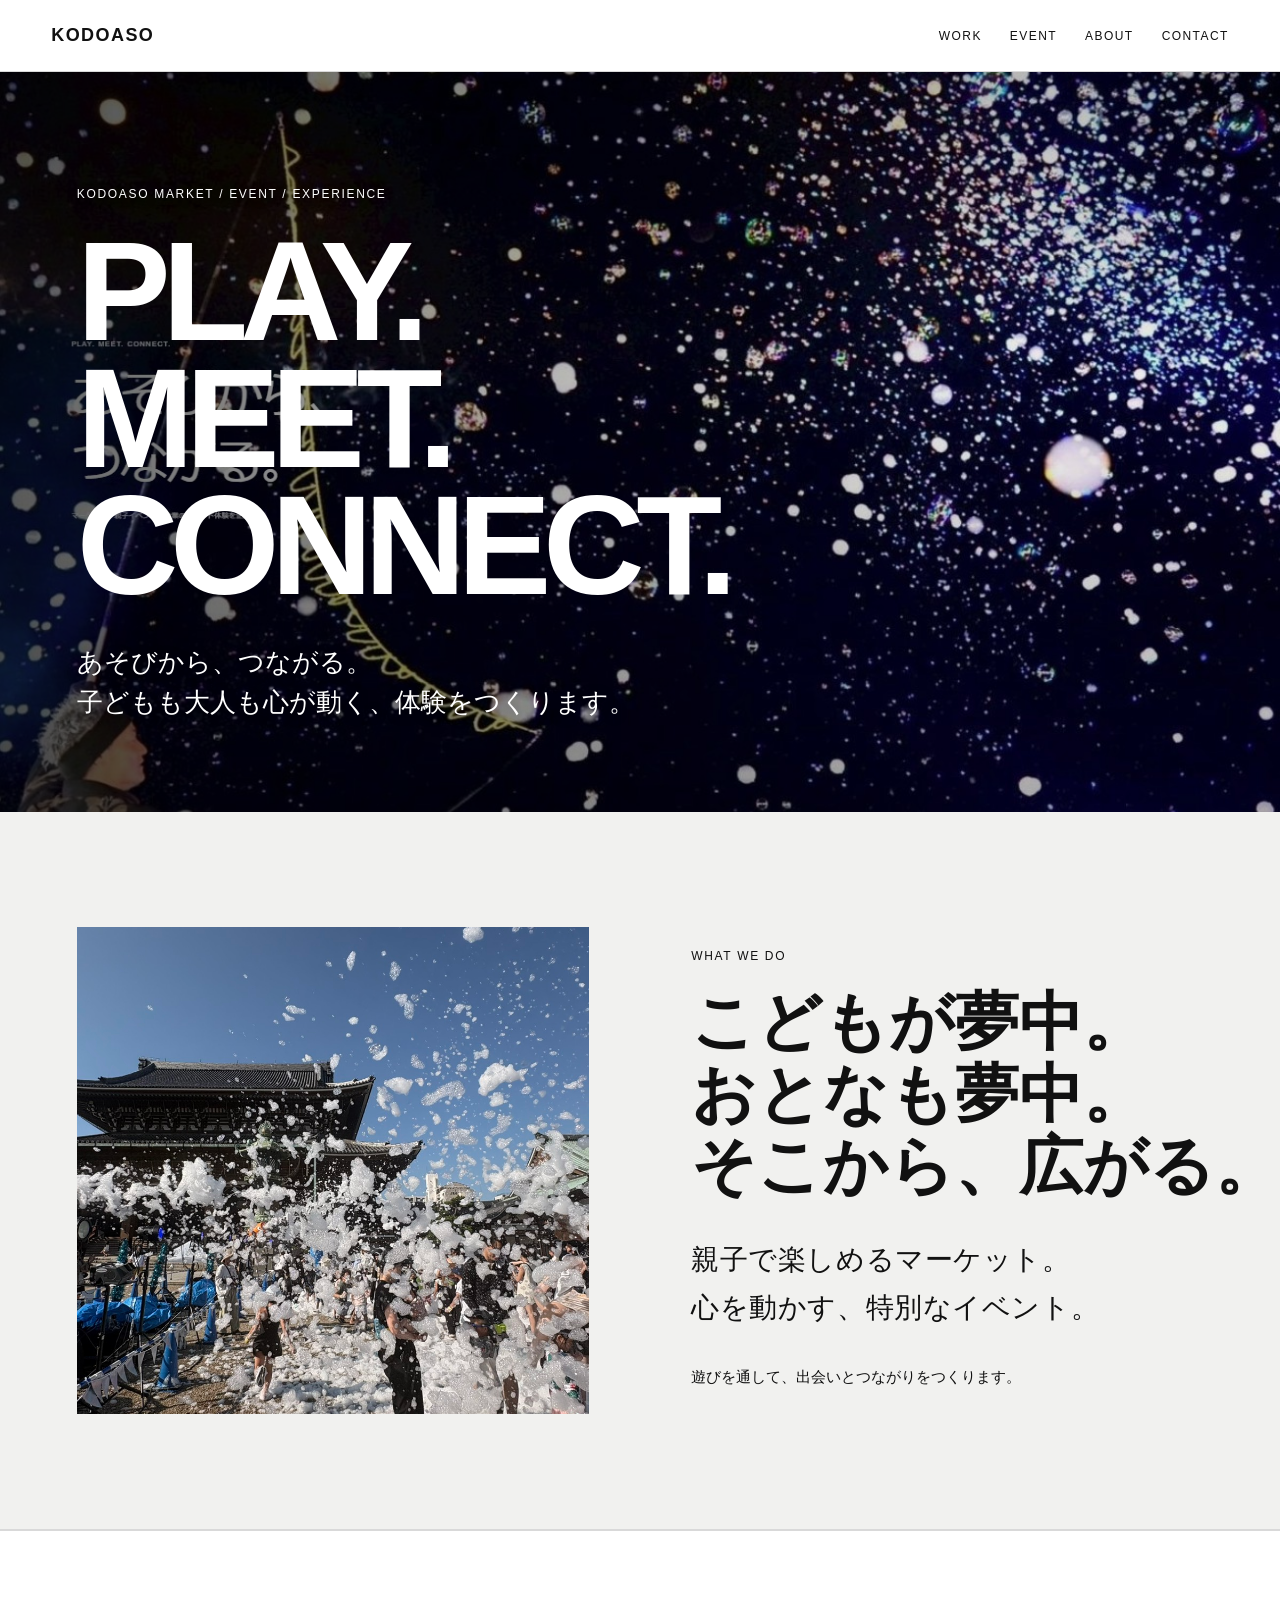
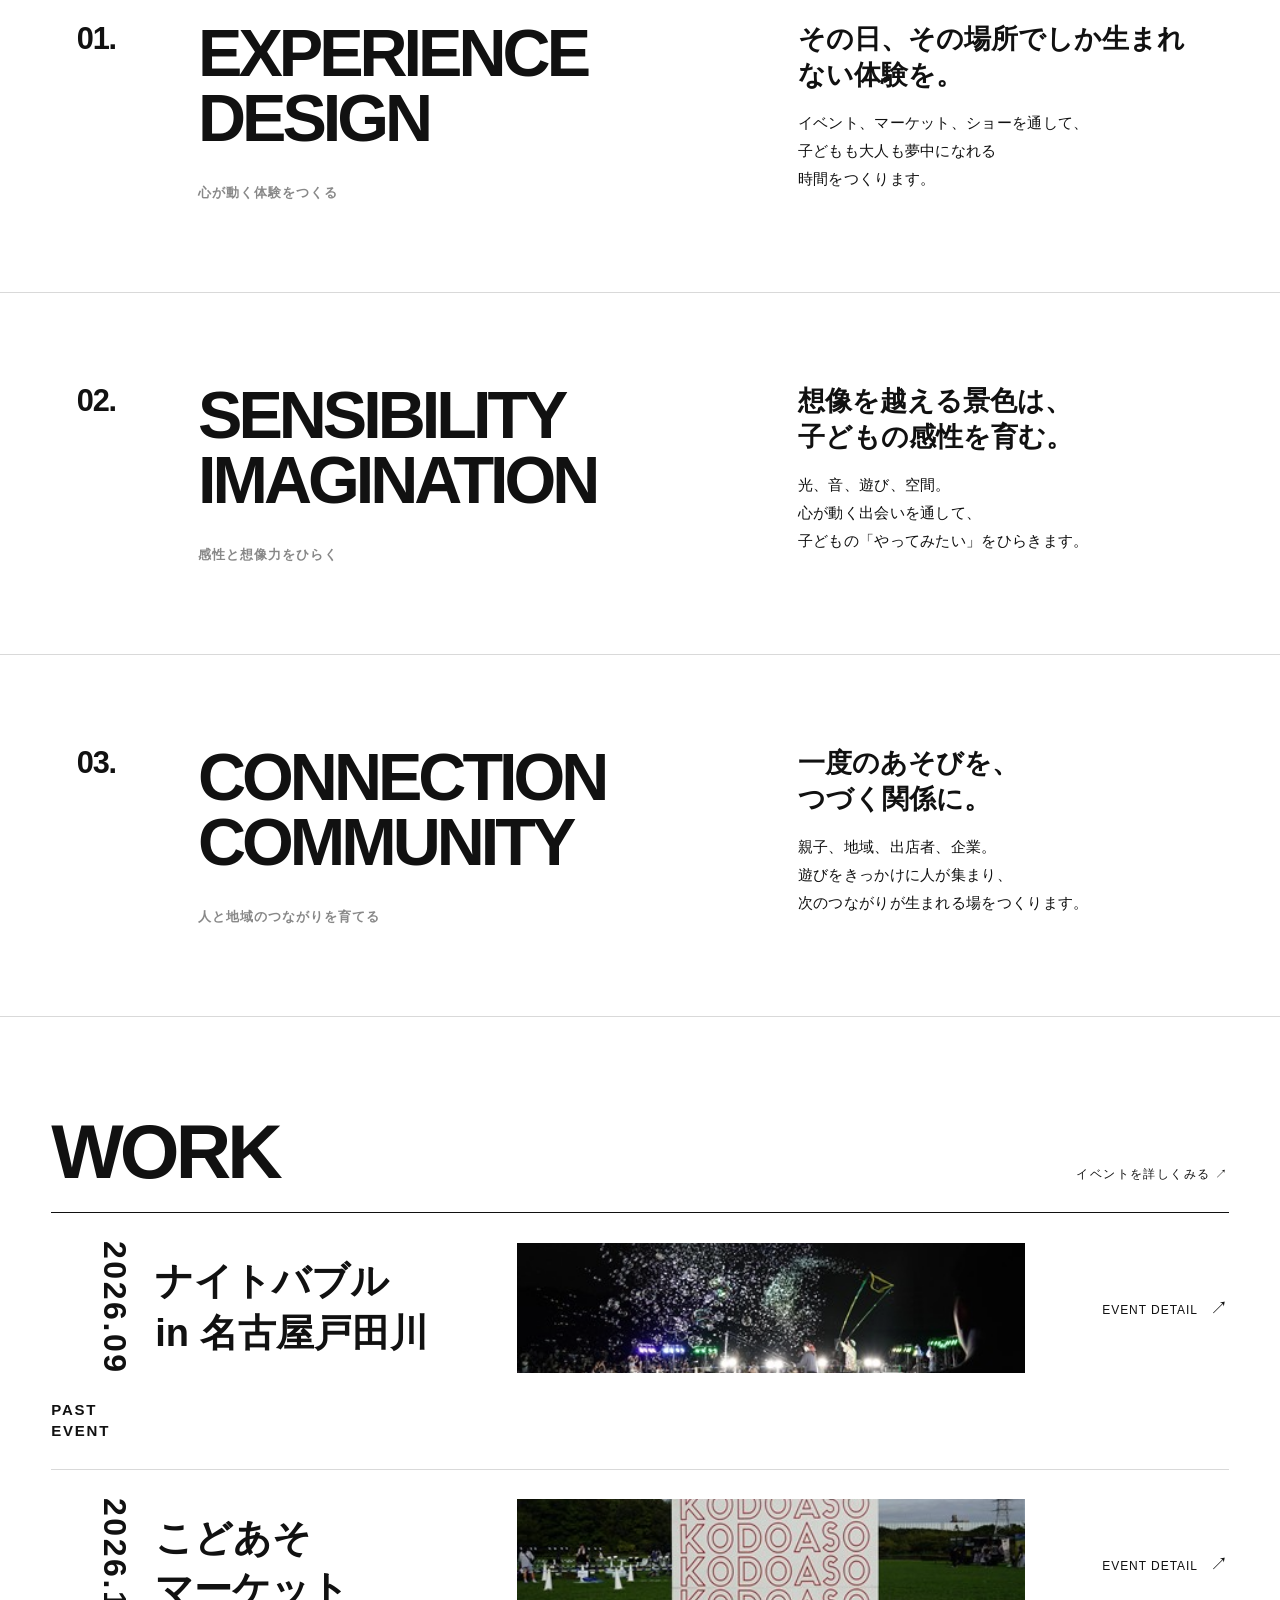
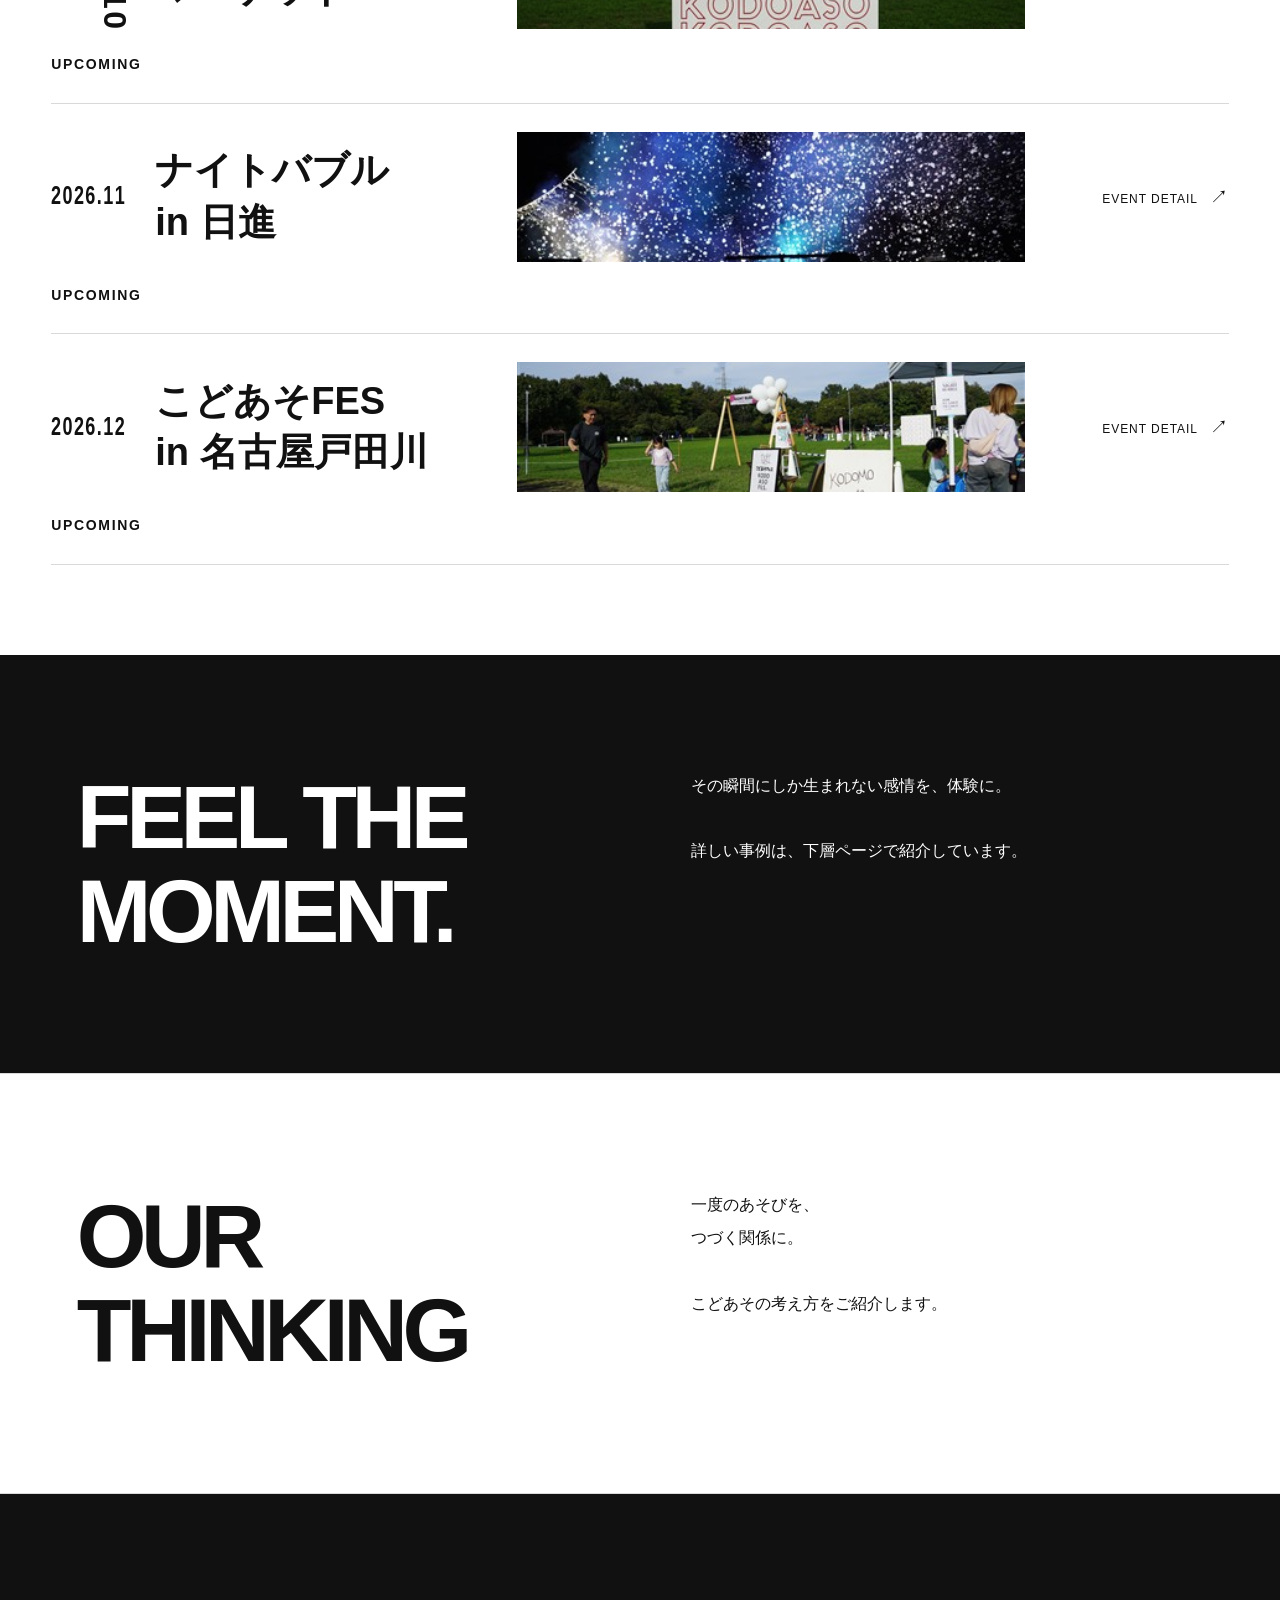
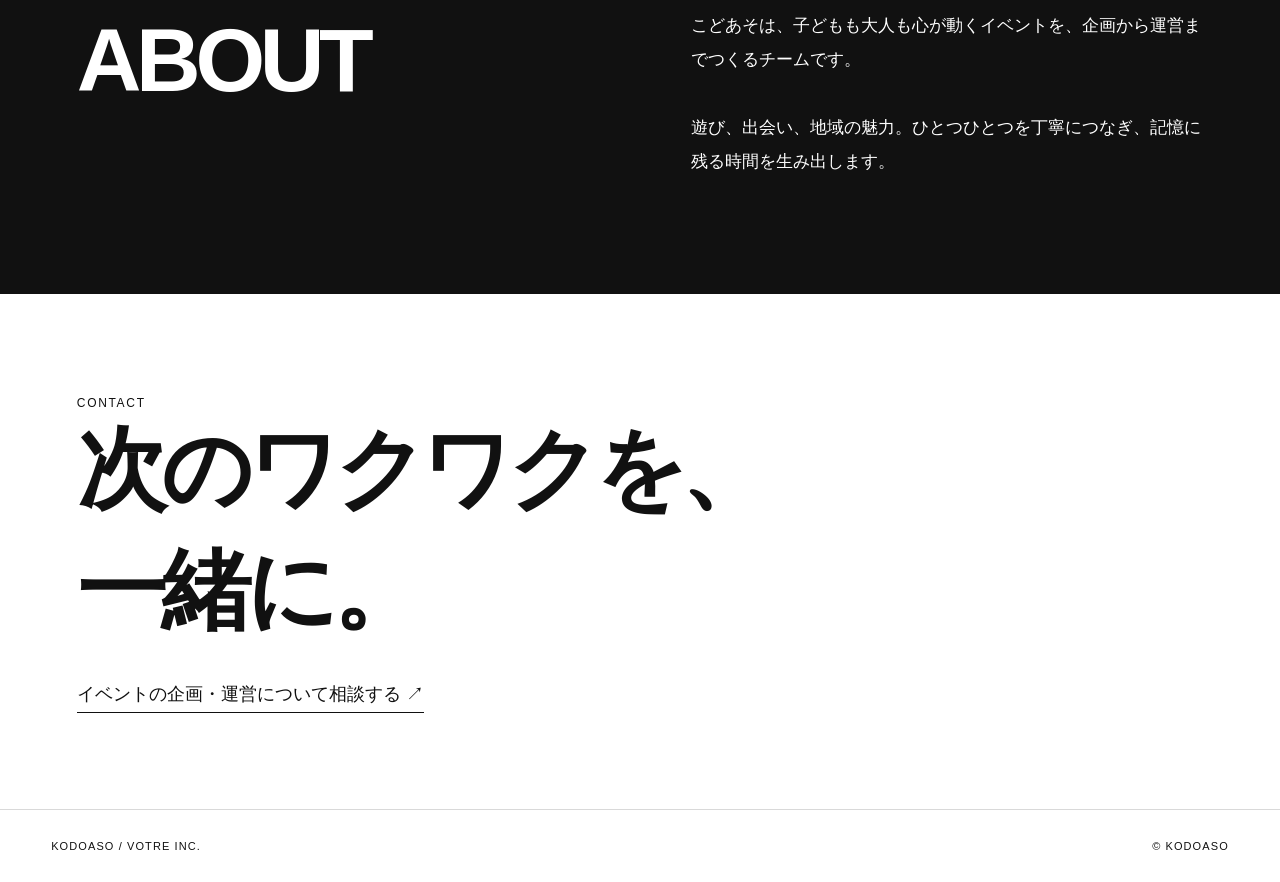
==== homepage-preview.html @ d77f4a30 "Update KODOASO homepage and work images" ====
<!doctype html>
<html lang="ja">
<head>
<meta charset="utf-8"><meta name="viewport" content="width=device-width,initial-scale=1">
<title>KODOASO | あそびから、つながる。</title>
<style>
:root{--ink:#111;--line:#d9d9d9;--paper:#f5f5f3;--pink:#ff18a8}*{box-sizing:border-box}body{margin:0;color:var(--ink);font-family:Arial,'Noto Sans JP',sans-serif;background:#fff}a{color:inherit;text-decoration:none}header{height:72px;border-bottom:1px solid var(--line);display:flex;align-items:center;justify-content:space-between;padding:0 4vw;position:sticky;top:0;background:#fff;z-index:2}header strong{font-size:18px;letter-spacing:.08em}nav{display:flex;gap:28px;font-size:12px;letter-spacing:.12em}main{overflow:hidden}.hero{min-height:70vh;padding:9vw 6vw 7vw;background:var(--paper);display:flex;flex-direction:column;justify-content:flex-end}.eyebrow,.label{font-size:12px;letter-spacing:.14em}.hero h1{font-size:clamp(52px,11vw,150px);line-height:.9;letter-spacing:-.06em;margin:28px 0 34px;font-weight:700}.hero p{font-size:clamp(18px,2vw,28px);line-height:1.55;max-width:620px;margin:0}.intro{padding:9vw 6vw 6vw;display:grid;grid-template-columns:1fr 1fr;gap:8vw;border-bottom:1px solid var(--line)}.intro h2{font-size:clamp(34px,5vw,72px);line-height:1.05;margin:0}.intro p{font-size:16px;line-height:2;margin:0;max-width:480px}.work{padding:7vw 4vw}.section-head{display:flex;justify-content:space-between;align-items:baseline;border-bottom:1px solid var(--ink);padding-bottom:16px;margin-bottom:0}.section-head h2{font-size:clamp(38px,6vw,92px);margin:0;letter-spacing:-.05em}.section-head a{font-size:12px;letter-spacing:.12em}.work-list{border-bottom:1px solid var(--line)}.work-item{display:grid;grid-template-columns:80px minmax(190px,1fr) minmax(240px,1.5fr) 180px;align-items:center;gap:24px;padding:28px 0;border-bottom:1px solid var(--line)}.work-item:last-child{border-bottom:0}.work-item time,.status{font-size:12px;letter-spacing:.08em}.work-item h3{font-size:clamp(20px,3vw,38px);margin:0;line-height:1.15}.work-item p{font-size:14px;line-height:1.7;margin:0}.thumb{height:130px;overflow:hidden}.thumb img{width:100%;height:100%;object-fit:cover;display:block;filter:saturate(.85)}.detail{font-size:12px;letter-spacing:.08em;text-align:right}.detail span{font-size:18px;margin-left:8px}.about{padding:9vw 6vw;background:#111;color:#fff;display:grid;grid-template-columns:1fr 1fr;gap:8vw}.about h2{font-size:clamp(42px,7vw,100px);margin:0;letter-spacing:-.06em}.about p{font-size:17px;line-height:2;margin:0;max-width:520px}.contact{padding:8vw 6vw;border-bottom:1px solid var(--line)}.contact h2{font-size:clamp(42px,7vw,100px);margin:0 0 30px;letter-spacing:-.06em}.contact a{font-size:18px;border-bottom:1px solid var(--ink);padding-bottom:8px}footer{padding:30px 4vw;display:flex;justify-content:space-between;font-size:11px;letter-spacing:.1em}@media(max-width:700px){header{height:60px;padding:0 5vw}nav{gap:12px;font-size:10px}.hero{min-height:68vh;padding:15vw 6vw 12vw}.intro,.about{grid-template-columns:1fr;gap:34px}.work{padding:15vw 5vw}.work-item{grid-template-columns:1fr 1fr;gap:12px 16px;padding:25px 0}.work-item h3{grid-column:1/-1}.work-item p{grid-column:1/-1}.thumb{grid-column:1/-1;height:180px;order:2}.detail{text-align:left;order:3}.status{order:4;text-align:right}.section-head{margin-bottom:4px}footer{padding:25px 5vw;display:block;line-height:2.2}}
 .intro{background:#f1f1ef;padding:9vw 6vw;grid-template-columns:minmax(280px,1fr) minmax(280px,1fr);align-items:center}.intro-visual{height:clamp(300px,38vw,560px);overflow:hidden}.intro-visual img{width:100%;height:100%;object-fit:cover;display:block}.intro-copy h2{font-size:clamp(34px,5vw,72px);line-height:1.12;margin:24px 0 34px}.intro-copy p{font-size:16px;line-height:2;margin:0;max-width:480px}.pillars{border-top:1px solid var(--line)}.pillar{display:grid;grid-template-columns:80px minmax(360px,1fr) minmax(280px,1fr);gap:24px;padding:6vw 4vw;border-bottom:1px solid var(--line);align-items:start}.pillar-number{font-size:14px;letter-spacing:.08em}.pillar h2{font-size:clamp(42px,6vw,88px);line-height:.95;letter-spacing:-.06em;margin:0}.pillar h2 small{display:block;font-size:12px;letter-spacing:.08em;color:#888;margin-top:28px}.pillar-copy h3{font-size:clamp(20px,2.5vw,32px);line-height:1.4;margin:0 0 24px}.pillar-copy p{font-size:15px;line-height:2;margin:0;max-width:480px}.brand,.thinking,.feel{padding:9vw 6vw;display:grid;grid-template-columns:1fr 1fr;gap:8vw;border-bottom:1px solid var(--line)}.brand h2,.thinking h2,.feel h2{font-size:clamp(42px,7vw,100px);line-height:1.05;margin:0;letter-spacing:-.06em}.brand p,.thinking p,.feel p{font-size:16px;line-height:2;margin:0;max-width:480px}.brand{background:var(--paper)}.feel{background:#111;color:#fff}.thinking{background:#fff}@media(max-width:700px){.intro{grid-template-columns:1fr;gap:34px;padding:15vw 7vw}.intro-visual{height:78vw}.pillar{grid-template-columns:42px 1fr;gap:16px;padding:15vw 6vw}.pillar h2{font-size:clamp(38px,12vw,66px)}.pillar-copy{grid-column:2}.brand,.thinking,.feel{grid-template-columns:1fr;gap:34px;padding:15vw 7vw}}
.intro-copy p{font-size:clamp(20px,2.2vw,30px);line-height:1.7;margin:0;max-width:560px;letter-spacing:.02em}.intro-copy p small{display:block;font-size:15px;line-height:2;margin-top:30px;letter-spacing:0}.pillar-number{font-size:clamp(22px,2.4vw,34px);font-weight:600;letter-spacing:-.04em}.pillar{padding-top:7vw;padding-bottom:7vw}.pillar h2{line-height:.98}.pillar h2 small{font-size:13px;line-height:1.5;margin-top:32px}.pillar-copy h3{line-height:1.5;margin-bottom:26px}.pillar-copy p{line-height:2.05;letter-spacing:.02em}.work-item h3{line-height:1.35}.work-item p{line-height:1.9}.brand p,.thinking p,.feel p{line-height:2.05}@media(max-width:700px){.intro-copy h2{line-height:1.2}.intro-copy p{font-size:21px;line-height:1.75}.pillar-number{font-size:25px}.pillar{padding-top:18vw;padding-bottom:18vw}.pillar h2{line-height:1.05}.pillar h2 small{margin-top:24px}.pillar-copy h3{font-size:21px;line-height:1.55}.pillar-copy p{font-size:15px;line-height:2}}
.intro-copy h2 .nowrap{white-space:nowrap}.pillar{grid-template-columns:70px minmax(300px,1.15fr) minmax(300px,.85fr);gap:4vw;padding-left:6vw;padding-right:6vw}.pillar h2,.pillar-title{font-size:clamp(42px,5.2vw,78px)!important;line-height:.98!important;overflow-wrap:normal}.pillar-copy h3{font-size:clamp(20px,2.1vw,29px);line-height:1.35;margin-bottom:16px}.pillar-copy p{max-width:520px;line-height:1.85}
.hero{background-image:linear-gradient(90deg,rgba(0,0,0,.62) 0%,rgba(0,0,0,.28) 44%,rgba(0,0,0,.06) 78%),url('./service/event-assets/hero-kodoaso.jpg');background-size:cover;background-position:center;color:#fff}.hero p{color:#fff;text-shadow:0 2px 12px rgba(0,0,0,.45)}.hero .eyebrow{color:#fff;text-shadow:0 2px 8px rgba(0,0,0,.5)}
.work-item:first-child time,.work-item:nth-child(2) time{font-size:clamp(20px,2.5vw,32px);font-weight:600;letter-spacing:.08em;writing-mode:vertical-rl;line-height:1}.work-item:nth-child(3) time,.work-item:nth-child(4) time{display:inline-block;transform:scaleY(1.45);transform-origin:left center;font-size:18px;font-weight:600}.work-item .status{font-size:14px;font-weight:600;letter-spacing:.12em;line-height:1.4}.work-item:first-child .status{font-size:15px}@media(max-width:700px){.work-item:first-child time,.work-item:nth-child(2) time{writing-mode:horizontal-tb;font-size:18px}.work-item:nth-child(3) time,.work-item:nth-child(4) time{transform:scaleY(1.3);font-size:16px}.work-item .status,.work-item:first-child .status{font-size:13px}}
</style>
</head>
<body>
<header><a href="./homepage-preview.html"><strong>KODOASO</strong></a><nav><a href="#work">WORK</a><a href="./service/event-index-complete.html">EVENT</a><a href="#about">ABOUT</a><a href="#contact">CONTACT</a></nav></header>
<main>
<section class="hero"><div class="eyebrow">KODOASO MARKET / EVENT / EXPERIENCE</div><h1>PLAY.<br>MEET.<br>CONNECT.</h1><p>あそびから、つながる。<br>子どもも大人も心が動く、体験をつくります。</p></section>
<section class="intro"><div class="intro-visual"><img src="./service/event-assets/summer-bubble-2026/summer-bubble-2026-scene-01.jpg" alt="こどもが夢中になれるイベントの風景"></div><div class="intro-copy"><div class="eyebrow">WHAT WE DO</div><h2>こどもが夢中。<br>おとなも夢中。<br><span class="nowrap">そこから、広がる。</span></h2><p>親子で楽しめるマーケット。<br>心を動かす、特別なイベント。<small>遊びを通して、出会いとつながりをつくります。</small></p></div></section>
<section class="pillars">
<article class="pillar"><div class="pillar-number">01.</div><div><h2>EXPERIENCE<br>DESIGN<small>心が動く体験をつくる</small></h2></div><div class="pillar-copy"><h3>その日、その場所でしか生まれない体験を。</h3><p>イベント、マーケット、ショーを通して、<br>子どもも大人も夢中になれる<br>時間をつくります。</p></div></article>
<article class="pillar"><div class="pillar-number">02.</div><div><h2 class="pillar-title">SENSIBILITY<br>IMAGINATION<small>感性と想像力をひらく</small></h2></div><div class="pillar-copy"><h3>想像を越える景色は、<br>子どもの感性を育む。</h3><p>光、音、遊び、空間。<br>心が動く出会いを通して、<br>子どもの「やってみたい」をひらきます。</p></div></article>
<article class="pillar"><div class="pillar-number">03.</div><div><h2 class="pillar-title">CONNECTION<br>COMMUNITY<small>人と地域のつながりを育てる</small></h2></div><div class="pillar-copy"><h3>一度のあそびを、<br>つづく関係に。</h3><p>親子、地域、出店者、企業。<br>遊びをきっかけに人が集まり、<br>次のつながりが生まれる場をつくります。</p></div></article>
</section>
<section class="work" id="work"><div class="section-head"><h2>WORK</h2><a href="./service/event-index-complete.html">イベントを詳しくみる ↗</a></div><div class="work-list">
<a class="work-item" href="./service/event-index-complete.html#todagawa"><time>2026.09</time><h3>ナイトバブル<br>in 名古屋戸田川</h3><div class="thumb"><img src="./service/event-assets/work/todagawa-night-bubble.jpg" alt="戸田川ナイトバブル"></div><div class="detail">EVENT DETAIL <span>↗</span></div>
<div class="status">PAST EVENT</div></a>
<a class="work-item" href="./service/event-index-complete.html#market-oct"><time>2026.10</time><h3>こどあそ<br>マーケット</h3><div class="thumb"><img src="./service/event-assets/work/kodomoaso-market.jpg" alt="こどあそマーケット"></div><div class="detail">EVENT DETAIL <span>↗</span></div><div class="status">UPCOMING</div></a>
<a class="work-item" href="./night-bubble-philosophy-preview.html"><time>2026.11</time><h3>ナイトバブル<br>in 日進</h3><div class="thumb"><img src="./service/event-assets/work/nisshin-night-bubble.jpg" alt="日進ナイトバブル"></div><div class="detail">EVENT DETAIL <span>↗</span></div><div class="status">UPCOMING</div></a>
<a class="work-item" href="./service/event-index-complete.html#fes-dec"><time>2026.12</time><h3>こどあそFES<br>in 名古屋戸田川</h3><div class="thumb"><img src="./service/event-assets/work/kodomoaso-fes.jpg" alt="こどあそFES"></div><div class="detail">EVENT DETAIL <span>↗</span></div><div class="status">UPCOMING</div></a>
</div></section>
<section class="feel"><h2>FEEL THE<br>MOMENT.</h2><p>その瞬間にしか生まれない感情を、体験に。<br><br>詳しい事例は、下層ページで紹介しています。</p></section>
<section class="thinking" id="about"><h2>OUR<br>THINKING</h2><p>一度のあそびを、<br>つづく関係に。<br><br>こどあその考え方をご紹介します。</p></section>
<section class="about"><h2>ABOUT</h2><p>こどあそは、子どもも大人も心が動くイベントを、企画から運営までつくるチームです。<br><br>遊び、出会い、地域の魅力。ひとつひとつを丁寧につなぎ、記憶に残る時間を生み出します。</p></section>
<section class="contact" id="contact"><div class="label">CONTACT</div><h2>次のワクワクを、<br>一緒に。</h2><a href="mailto:kodoasomkt@gmail.com">イベントの企画・運営について相談する ↗</a></section>
</main><footer><span>KODOASO / VOTRE INC.</span><span>© KODOASO</span></footer>
</body></html>
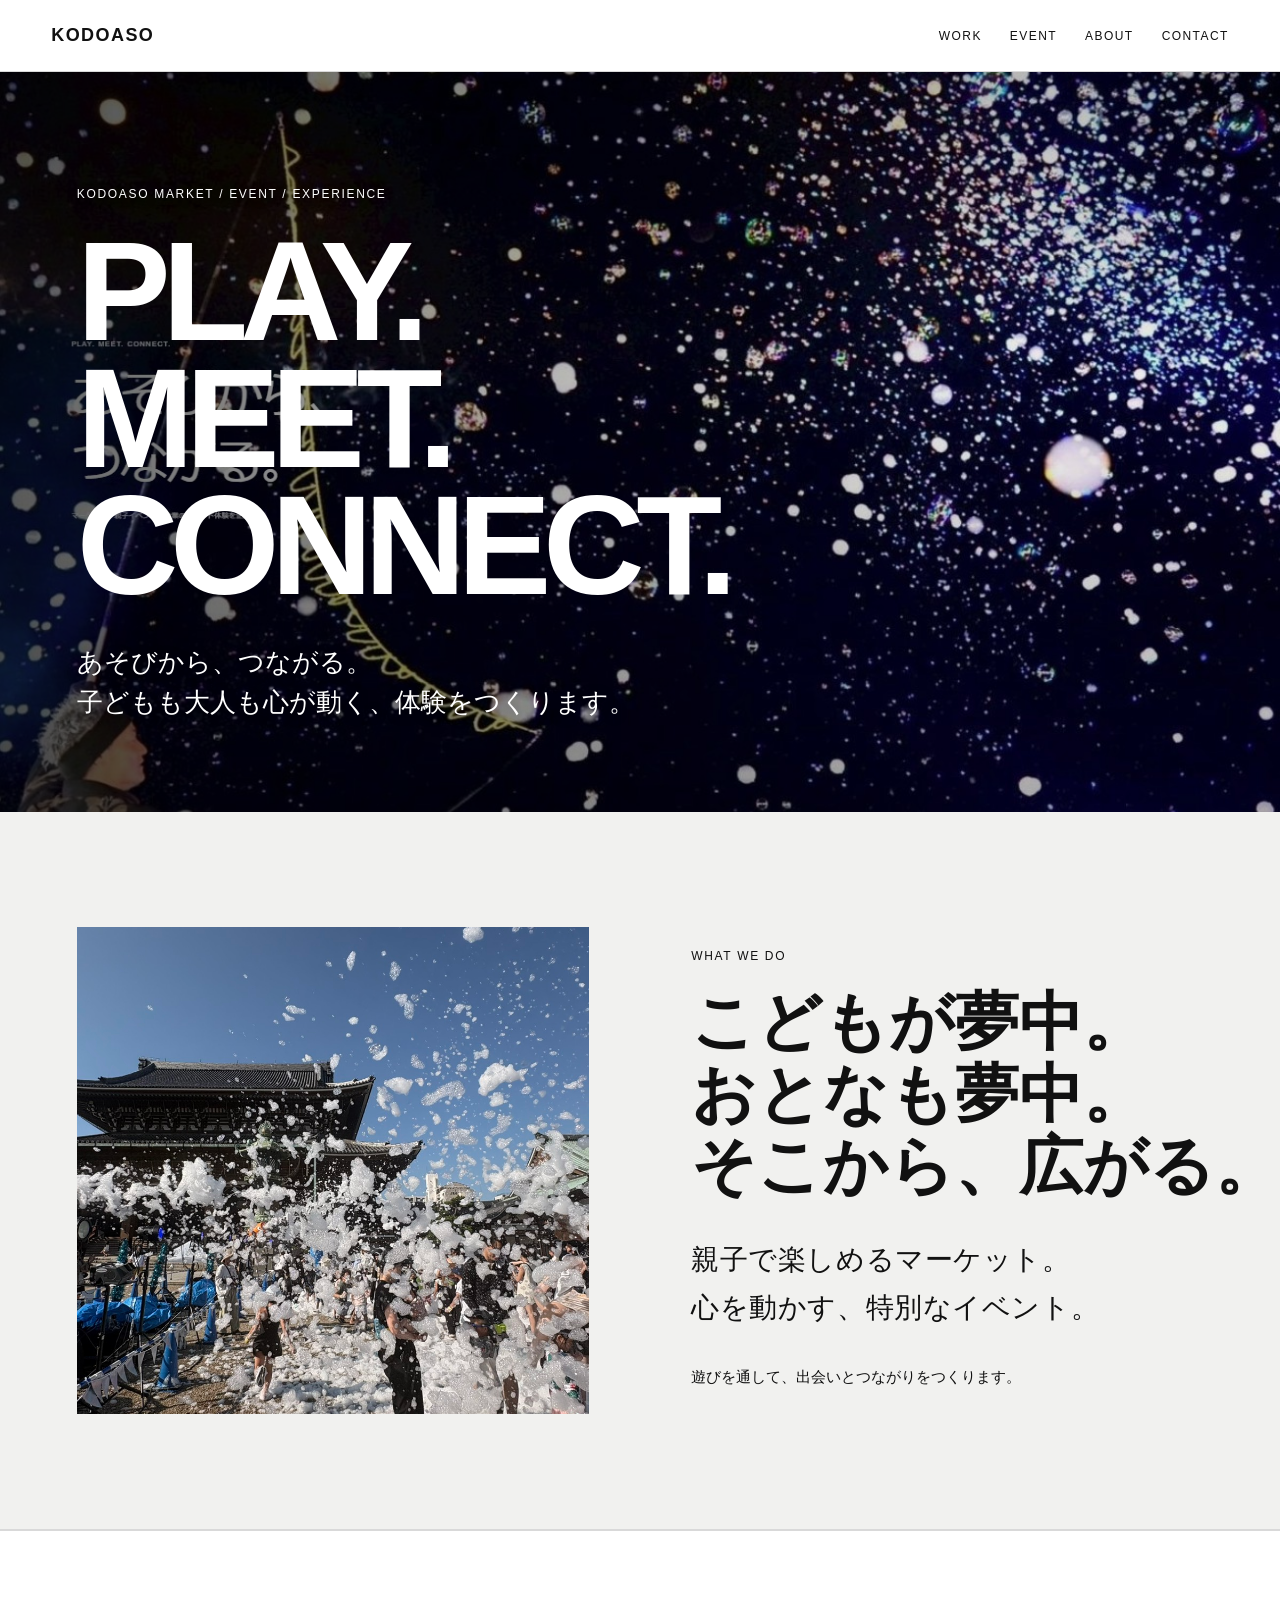
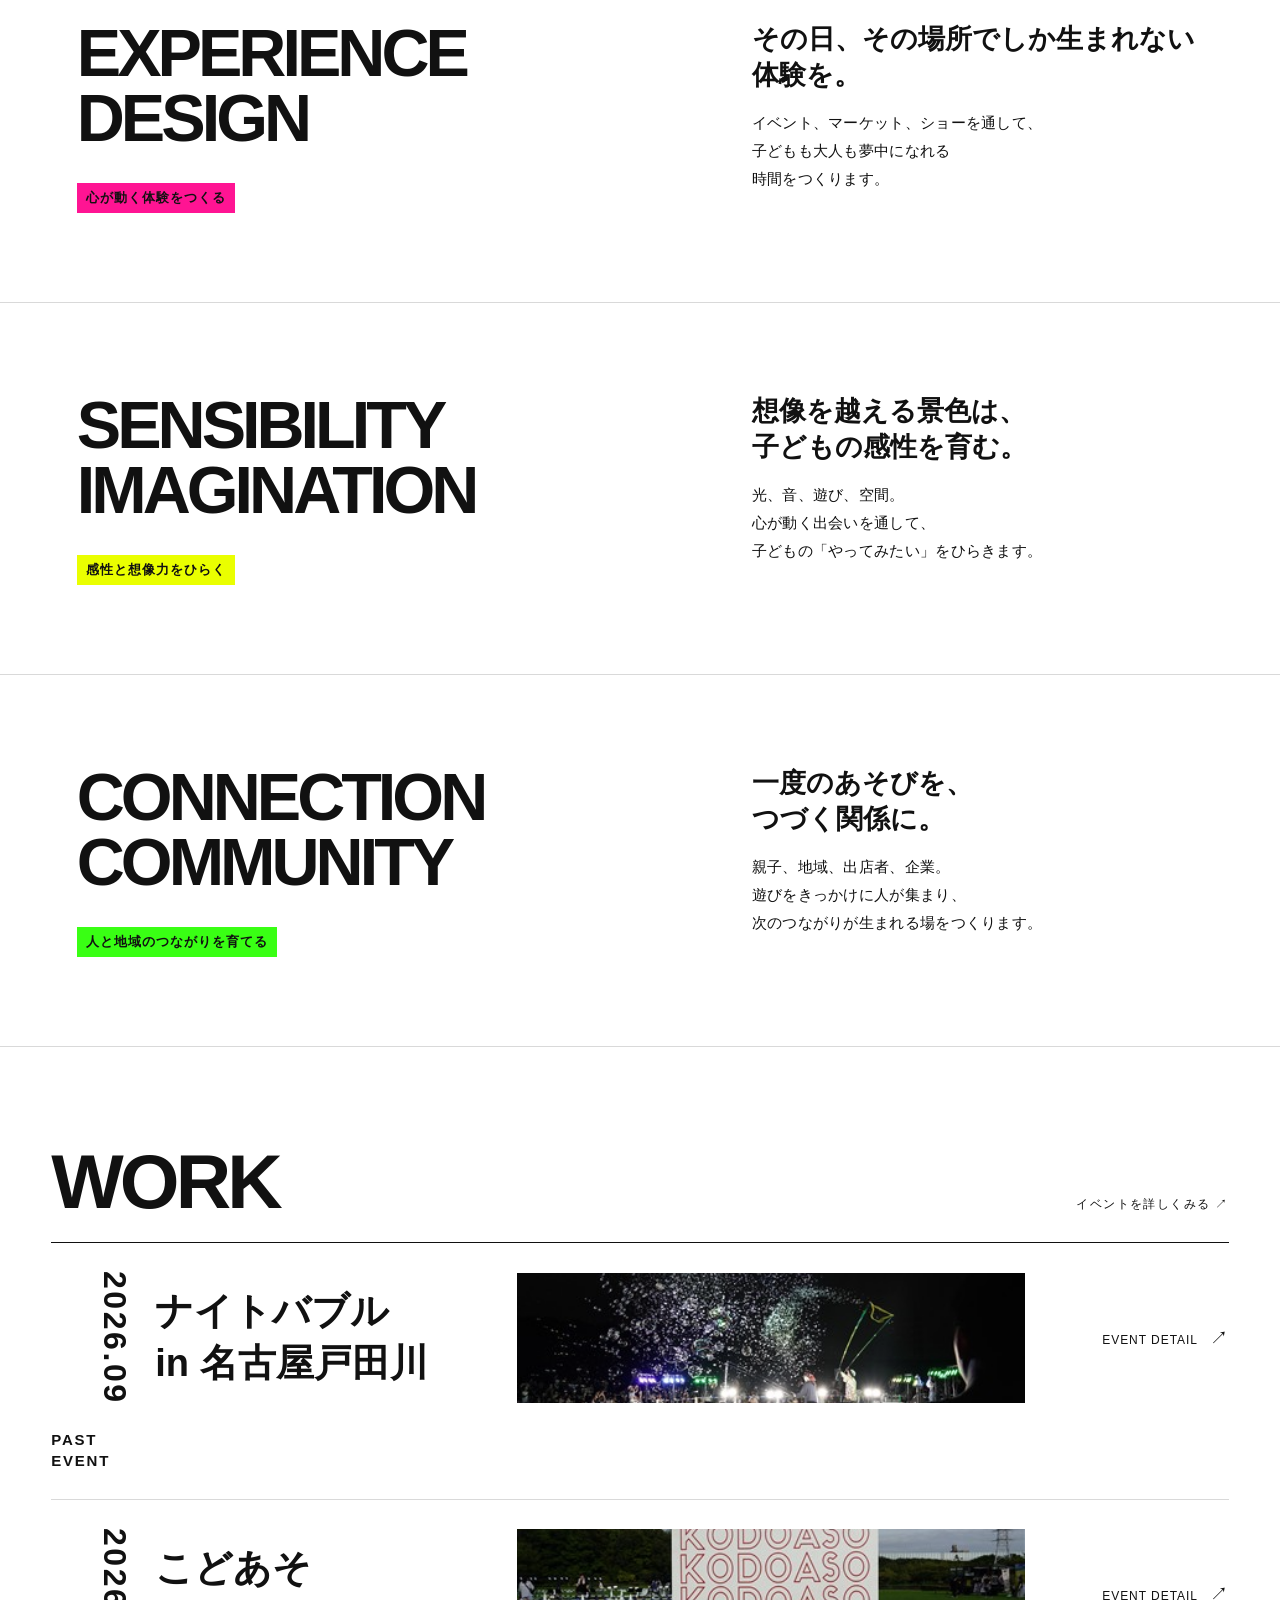
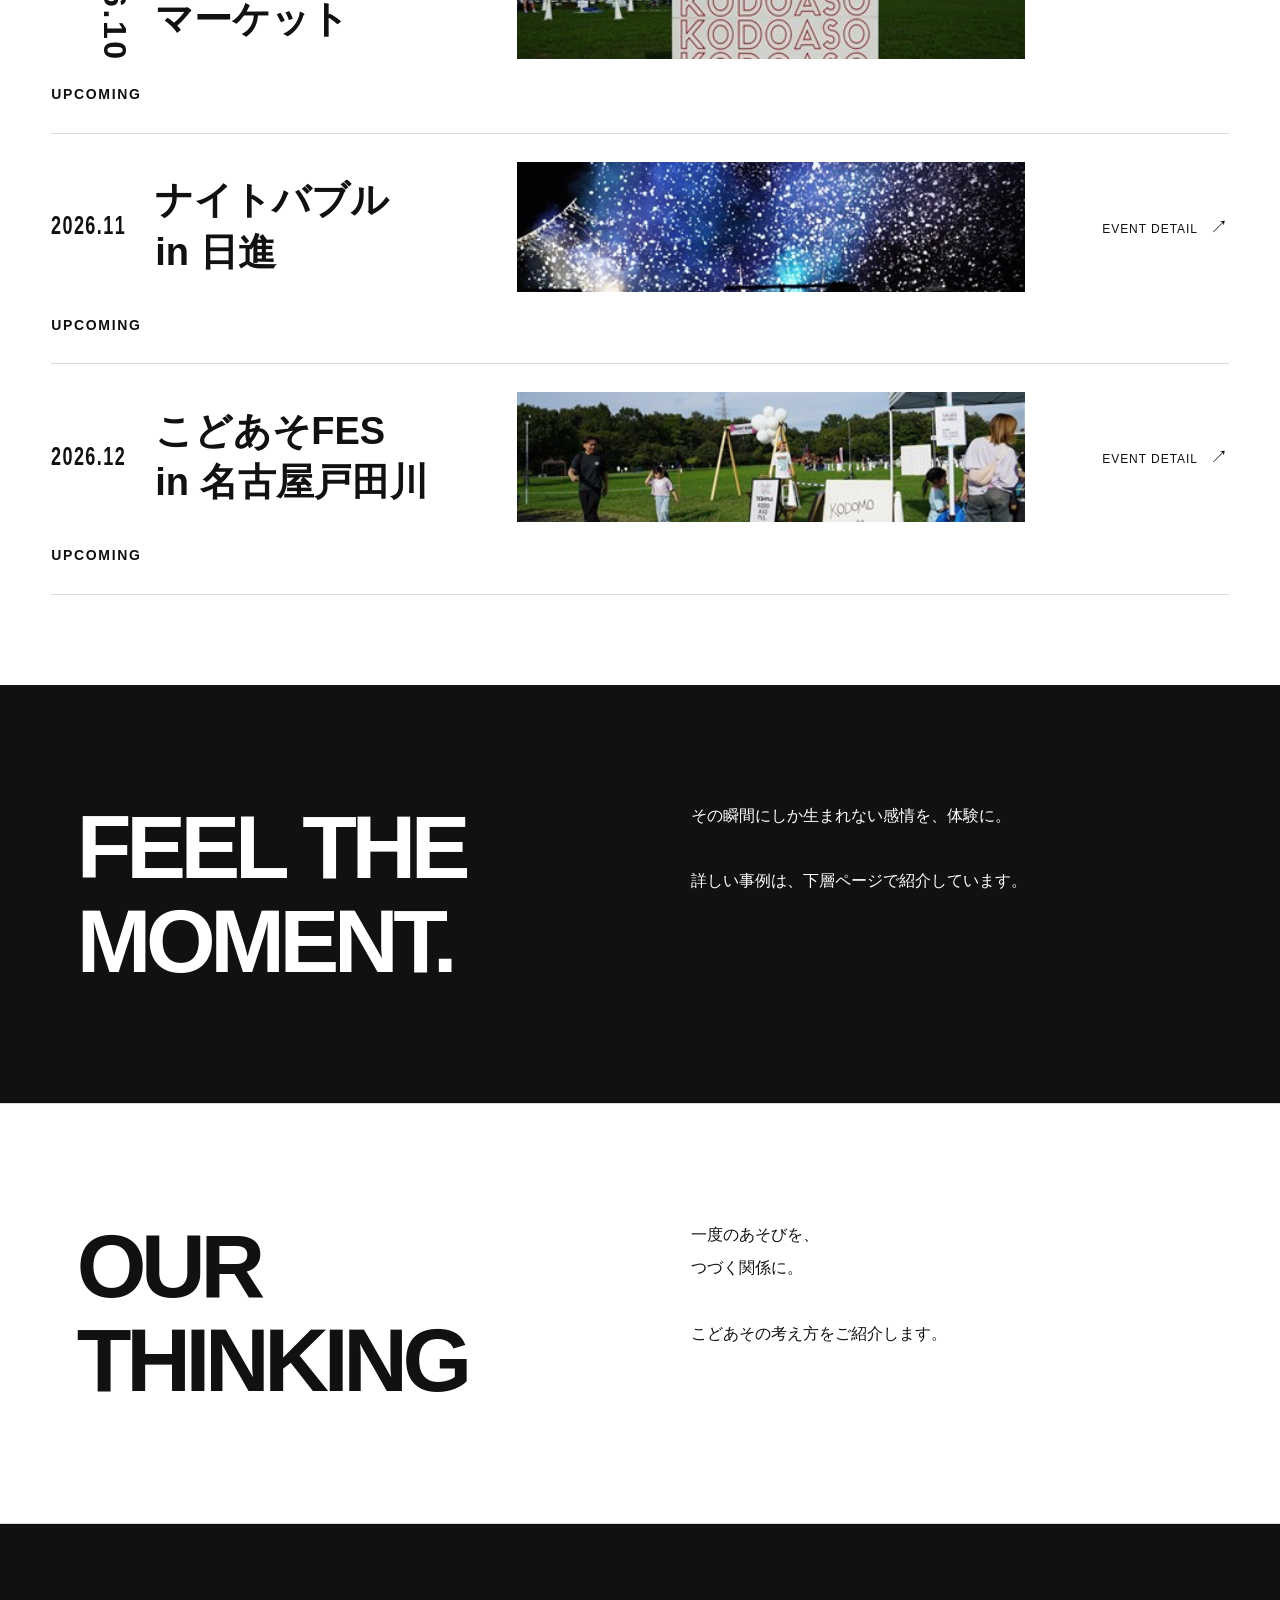
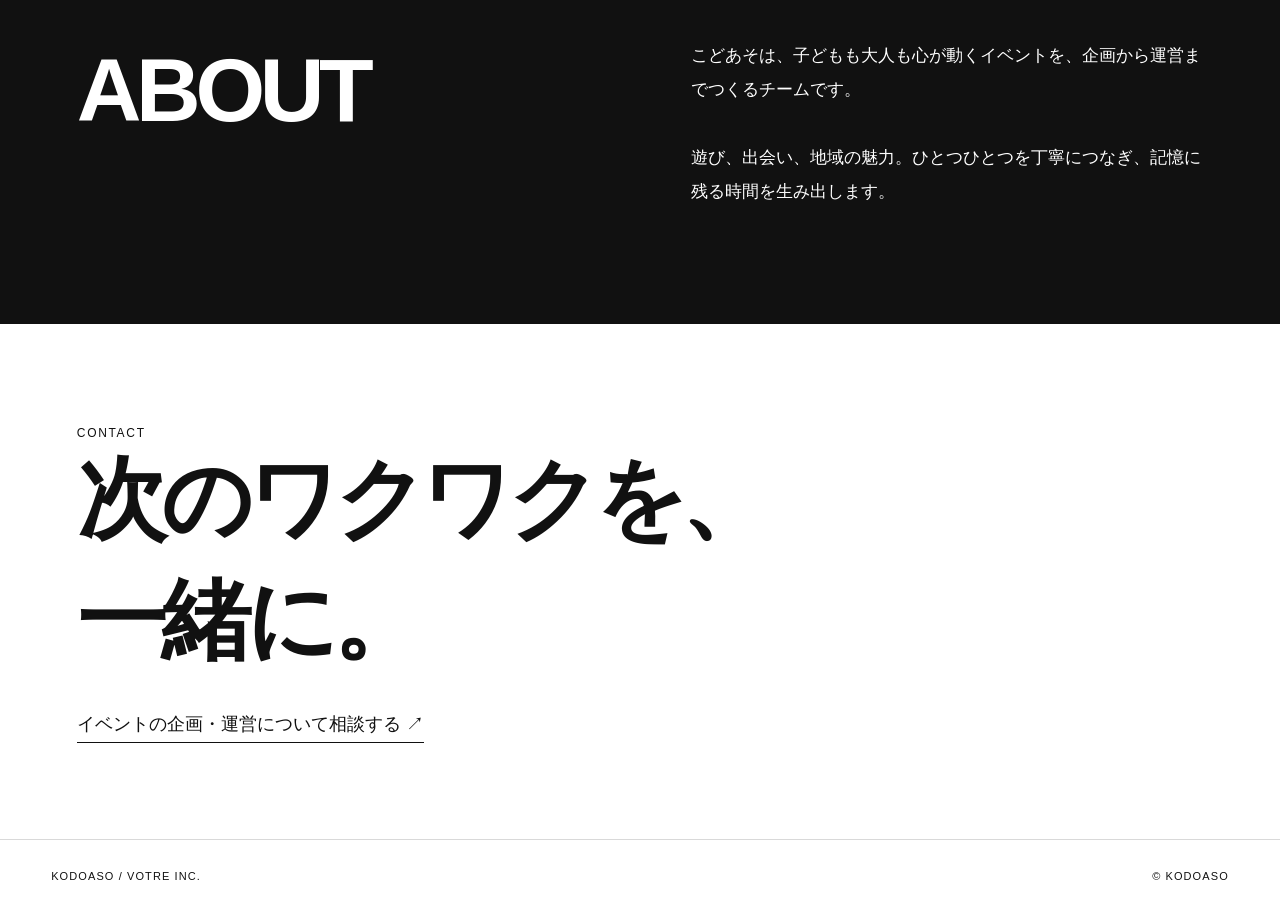
==== commit 0cfaa876: "Update KODOASO event and homepage content" ====
--- a/homepage-preview.html
+++ b/homepage-preview.html
@@ -5,9 +5,9 @@
 <title>KODOASO | あそびから、つながる。</title>
 <style>
 :root{--ink:#111;--line:#d9d9d9;--paper:#f5f5f3;--pink:#ff18a8}*{box-sizing:border-box}body{margin:0;color:var(--ink);font-family:Arial,'Noto Sans JP',sans-serif;background:#fff}a{color:inherit;text-decoration:none}header{height:72px;border-bottom:1px solid var(--line);display:flex;align-items:center;justify-content:space-between;padding:0 4vw;position:sticky;top:0;background:#fff;z-index:2}header strong{font-size:18px;letter-spacing:.08em}nav{display:flex;gap:28px;font-size:12px;letter-spacing:.12em}main{overflow:hidden}.hero{min-height:70vh;padding:9vw 6vw 7vw;background:var(--paper);display:flex;flex-direction:column;justify-content:flex-end}.eyebrow,.label{font-size:12px;letter-spacing:.14em}.hero h1{font-size:clamp(52px,11vw,150px);line-height:.9;letter-spacing:-.06em;margin:28px 0 34px;font-weight:700}.hero p{font-size:clamp(18px,2vw,28px);line-height:1.55;max-width:620px;margin:0}.intro{padding:9vw 6vw 6vw;display:grid;grid-template-columns:1fr 1fr;gap:8vw;border-bottom:1px solid var(--line)}.intro h2{font-size:clamp(34px,5vw,72px);line-height:1.05;margin:0}.intro p{font-size:16px;line-height:2;margin:0;max-width:480px}.work{padding:7vw 4vw}.section-head{display:flex;justify-content:space-between;align-items:baseline;border-bottom:1px solid var(--ink);padding-bottom:16px;margin-bottom:0}.section-head h2{font-size:clamp(38px,6vw,92px);margin:0;letter-spacing:-.05em}.section-head a{font-size:12px;letter-spacing:.12em}.work-list{border-bottom:1px solid var(--line)}.work-item{display:grid;grid-template-columns:80px minmax(190px,1fr) minmax(240px,1.5fr) 180px;align-items:center;gap:24px;padding:28px 0;border-bottom:1px solid var(--line)}.work-item:last-child{border-bottom:0}.work-item time,.status{font-size:12px;letter-spacing:.08em}.work-item h3{font-size:clamp(20px,3vw,38px);margin:0;line-height:1.15}.work-item p{font-size:14px;line-height:1.7;margin:0}.thumb{height:130px;overflow:hidden}.thumb img{width:100%;height:100%;object-fit:cover;display:block;filter:saturate(.85)}.detail{font-size:12px;letter-spacing:.08em;text-align:right}.detail span{font-size:18px;margin-left:8px}.about{padding:9vw 6vw;background:#111;color:#fff;display:grid;grid-template-columns:1fr 1fr;gap:8vw}.about h2{font-size:clamp(42px,7vw,100px);margin:0;letter-spacing:-.06em}.about p{font-size:17px;line-height:2;margin:0;max-width:520px}.contact{padding:8vw 6vw;border-bottom:1px solid var(--line)}.contact h2{font-size:clamp(42px,7vw,100px);margin:0 0 30px;letter-spacing:-.06em}.contact a{font-size:18px;border-bottom:1px solid var(--ink);padding-bottom:8px}footer{padding:30px 4vw;display:flex;justify-content:space-between;font-size:11px;letter-spacing:.1em}@media(max-width:700px){header{height:60px;padding:0 5vw}nav{gap:12px;font-size:10px}.hero{min-height:68vh;padding:15vw 6vw 12vw}.intro,.about{grid-template-columns:1fr;gap:34px}.work{padding:15vw 5vw}.work-item{grid-template-columns:1fr 1fr;gap:12px 16px;padding:25px 0}.work-item h3{grid-column:1/-1}.work-item p{grid-column:1/-1}.thumb{grid-column:1/-1;height:180px;order:2}.detail{text-align:left;order:3}.status{order:4;text-align:right}.section-head{margin-bottom:4px}footer{padding:25px 5vw;display:block;line-height:2.2}}
- .intro{background:#f1f1ef;padding:9vw 6vw;grid-template-columns:minmax(280px,1fr) minmax(280px,1fr);align-items:center}.intro-visual{height:clamp(300px,38vw,560px);overflow:hidden}.intro-visual img{width:100%;height:100%;object-fit:cover;display:block}.intro-copy h2{font-size:clamp(34px,5vw,72px);line-height:1.12;margin:24px 0 34px}.intro-copy p{font-size:16px;line-height:2;margin:0;max-width:480px}.pillars{border-top:1px solid var(--line)}.pillar{display:grid;grid-template-columns:80px minmax(360px,1fr) minmax(280px,1fr);gap:24px;padding:6vw 4vw;border-bottom:1px solid var(--line);align-items:start}.pillar-number{font-size:14px;letter-spacing:.08em}.pillar h2{font-size:clamp(42px,6vw,88px);line-height:.95;letter-spacing:-.06em;margin:0}.pillar h2 small{display:block;font-size:12px;letter-spacing:.08em;color:#888;margin-top:28px}.pillar-copy h3{font-size:clamp(20px,2.5vw,32px);line-height:1.4;margin:0 0 24px}.pillar-copy p{font-size:15px;line-height:2;margin:0;max-width:480px}.brand,.thinking,.feel{padding:9vw 6vw;display:grid;grid-template-columns:1fr 1fr;gap:8vw;border-bottom:1px solid var(--line)}.brand h2,.thinking h2,.feel h2{font-size:clamp(42px,7vw,100px);line-height:1.05;margin:0;letter-spacing:-.06em}.brand p,.thinking p,.feel p{font-size:16px;line-height:2;margin:0;max-width:480px}.brand{background:var(--paper)}.feel{background:#111;color:#fff}.thinking{background:#fff}@media(max-width:700px){.intro{grid-template-columns:1fr;gap:34px;padding:15vw 7vw}.intro-visual{height:78vw}.pillar{grid-template-columns:42px 1fr;gap:16px;padding:15vw 6vw}.pillar h2{font-size:clamp(38px,12vw,66px)}.pillar-copy{grid-column:2}.brand,.thinking,.feel{grid-template-columns:1fr;gap:34px;padding:15vw 7vw}}
-.intro-copy p{font-size:clamp(20px,2.2vw,30px);line-height:1.7;margin:0;max-width:560px;letter-spacing:.02em}.intro-copy p small{display:block;font-size:15px;line-height:2;margin-top:30px;letter-spacing:0}.pillar-number{font-size:clamp(22px,2.4vw,34px);font-weight:600;letter-spacing:-.04em}.pillar{padding-top:7vw;padding-bottom:7vw}.pillar h2{line-height:.98}.pillar h2 small{font-size:13px;line-height:1.5;margin-top:32px}.pillar-copy h3{line-height:1.5;margin-bottom:26px}.pillar-copy p{line-height:2.05;letter-spacing:.02em}.work-item h3{line-height:1.35}.work-item p{line-height:1.9}.brand p,.thinking p,.feel p{line-height:2.05}@media(max-width:700px){.intro-copy h2{line-height:1.2}.intro-copy p{font-size:21px;line-height:1.75}.pillar-number{font-size:25px}.pillar{padding-top:18vw;padding-bottom:18vw}.pillar h2{line-height:1.05}.pillar h2 small{margin-top:24px}.pillar-copy h3{font-size:21px;line-height:1.55}.pillar-copy p{font-size:15px;line-height:2}}
-.intro-copy h2 .nowrap{white-space:nowrap}.pillar{grid-template-columns:70px minmax(300px,1.15fr) minmax(300px,.85fr);gap:4vw;padding-left:6vw;padding-right:6vw}.pillar h2,.pillar-title{font-size:clamp(42px,5.2vw,78px)!important;line-height:.98!important;overflow-wrap:normal}.pillar-copy h3{font-size:clamp(20px,2.1vw,29px);line-height:1.35;margin-bottom:16px}.pillar-copy p{max-width:520px;line-height:1.85}
+ .intro{background:#f1f1ef;padding:9vw 6vw;grid-template-columns:minmax(280px,1fr) minmax(280px,1fr);align-items:center}.intro-visual{height:clamp(300px,38vw,560px);overflow:hidden}.intro-visual img{width:100%;height:100%;object-fit:cover;display:block}.intro-copy h2{font-size:clamp(34px,5vw,72px);line-height:1.12;margin:24px 0 34px}.intro-copy p{font-size:16px;line-height:2;margin:0;max-width:480px}.pillars{border-top:1px solid var(--line)}.pillar{display:grid;grid-template-columns:minmax(360px,1.15fr) minmax(280px,.85fr);gap:5vw;padding:6vw;border-bottom:1px solid var(--line);align-items:start}.pillar h2{font-size:clamp(42px,6vw,88px);line-height:.95;letter-spacing:-.06em;margin:0}.pillar h2 small{display:table;font-size:12px;letter-spacing:.08em;color:#111;margin-top:28px;padding:5px 9px;font-weight:800}.pillar h2 small.accent-pink{background:#ff1493}.pillar h2 small.accent-yellow{background:#eaff00}.pillar h2 small.accent-green{background:#39ff14}.pillar-copy h3{font-size:clamp(20px,2.5vw,32px);line-height:1.4;margin:0 0 24px}.pillar-copy p{font-size:15px;line-height:2;margin:0;max-width:480px}.brand,.thinking,.feel{padding:9vw 6vw;display:grid;grid-template-columns:1fr 1fr;gap:8vw;border-bottom:1px solid var(--line)}.brand h2,.thinking h2,.feel h2{font-size:clamp(42px,7vw,100px);line-height:1.05;margin:0;letter-spacing:-.06em}.brand p,.thinking p,.feel p{font-size:16px;line-height:2;margin:0;max-width:480px}.brand{background:var(--paper)}.feel{background:#111;color:#fff}.thinking{background:#fff}@media(max-width:700px){.intro{grid-template-columns:1fr;gap:34px;padding:15vw 7vw}.intro-visual{height:78vw}.pillar{grid-template-columns:1fr;gap:34px;padding:15vw 6vw}.pillar h2{font-size:clamp(38px,12vw,66px)}.pillar-copy{grid-column:auto}.brand,.thinking,.feel{grid-template-columns:1fr;gap:34px;padding:15vw 7vw}}
+.intro-copy p{font-size:clamp(20px,2.2vw,30px);line-height:1.7;margin:0;max-width:560px;letter-spacing:.02em}.intro-copy p small{display:block;font-size:15px;line-height:2;margin-top:30px;letter-spacing:0}.pillar{padding-top:7vw;padding-bottom:7vw}.pillar h2{line-height:.98}.pillar h2 small{font-size:13px;line-height:1.5;margin-top:32px}.pillar-copy h3{line-height:1.5;margin-bottom:26px}.pillar-copy p{line-height:2.05;letter-spacing:.02em}.work-item h3{line-height:1.35}.work-item p{line-height:1.9}.brand p,.thinking p,.feel p{line-height:2.05}@media(max-width:700px){.intro-copy h2{line-height:1.2}.intro-copy p{font-size:21px;line-height:1.75}.pillar{padding-top:18vw;padding-bottom:18vw}.pillar h2{line-height:1.05}.pillar h2 small{margin-top:24px}.pillar-copy h3{font-size:21px;line-height:1.55}.pillar-copy p{font-size:15px;line-height:2}}
+.intro-copy h2 .nowrap{white-space:nowrap}.pillar{grid-template-columns:minmax(300px,1.15fr) minmax(300px,.85fr);gap:5vw;padding-left:6vw;padding-right:6vw}.pillar h2,.pillar-title{font-size:clamp(42px,5.2vw,78px)!important;line-height:.98!important;overflow-wrap:normal}.pillar-copy h3{font-size:clamp(20px,2.1vw,29px);line-height:1.35;margin-bottom:16px}.pillar-copy p{max-width:520px;line-height:1.85}@media(max-width:700px){.pillar{grid-template-columns:1fr}}
 .hero{background-image:linear-gradient(90deg,rgba(0,0,0,.62) 0%,rgba(0,0,0,.28) 44%,rgba(0,0,0,.06) 78%),url('./service/event-assets/hero-kodoaso.jpg');background-size:cover;background-position:center;color:#fff}.hero p{color:#fff;text-shadow:0 2px 12px rgba(0,0,0,.45)}.hero .eyebrow{color:#fff;text-shadow:0 2px 8px rgba(0,0,0,.5)}
 .work-item:first-child time,.work-item:nth-child(2) time{font-size:clamp(20px,2.5vw,32px);font-weight:600;letter-spacing:.08em;writing-mode:vertical-rl;line-height:1}.work-item:nth-child(3) time,.work-item:nth-child(4) time{display:inline-block;transform:scaleY(1.45);transform-origin:left center;font-size:18px;font-weight:600}.work-item .status{font-size:14px;font-weight:600;letter-spacing:.12em;line-height:1.4}.work-item:first-child .status{font-size:15px}@media(max-width:700px){.work-item:first-child time,.work-item:nth-child(2) time{writing-mode:horizontal-tb;font-size:18px}.work-item:nth-child(3) time,.work-item:nth-child(4) time{transform:scaleY(1.3);font-size:16px}.work-item .status,.work-item:first-child .status{font-size:13px}}
 </style>
@@ -18,9 +18,9 @@
 <section class="hero"><div class="eyebrow">KODOASO MARKET / EVENT / EXPERIENCE</div><h1>PLAY.<br>MEET.<br>CONNECT.</h1><p>あそびから、つながる。<br>子どもも大人も心が動く、体験をつくります。</p></section>
 <section class="intro"><div class="intro-visual"><img src="./service/event-assets/summer-bubble-2026/summer-bubble-2026-scene-01.jpg" alt="こどもが夢中になれるイベントの風景"></div><div class="intro-copy"><div class="eyebrow">WHAT WE DO</div><h2>こどもが夢中。<br>おとなも夢中。<br><span class="nowrap">そこから、広がる。</span></h2><p>親子で楽しめるマーケット。<br>心を動かす、特別なイベント。<small>遊びを通して、出会いとつながりをつくります。</small></p></div></section>
 <section class="pillars">
-<article class="pillar"><div class="pillar-number">01.</div><div><h2>EXPERIENCE<br>DESIGN<small>心が動く体験をつくる</small></h2></div><div class="pillar-copy"><h3>その日、その場所でしか生まれない体験を。</h3><p>イベント、マーケット、ショーを通して、<br>子どもも大人も夢中になれる<br>時間をつくります。</p></div></article>
-<article class="pillar"><div class="pillar-number">02.</div><div><h2 class="pillar-title">SENSIBILITY<br>IMAGINATION<small>感性と想像力をひらく</small></h2></div><div class="pillar-copy"><h3>想像を越える景色は、<br>子どもの感性を育む。</h3><p>光、音、遊び、空間。<br>心が動く出会いを通して、<br>子どもの「やってみたい」をひらきます。</p></div></article>
-<article class="pillar"><div class="pillar-number">03.</div><div><h2 class="pillar-title">CONNECTION<br>COMMUNITY<small>人と地域のつながりを育てる</small></h2></div><div class="pillar-copy"><h3>一度のあそびを、<br>つづく関係に。</h3><p>親子、地域、出店者、企業。<br>遊びをきっかけに人が集まり、<br>次のつながりが生まれる場をつくります。</p></div></article>
+<article class="pillar"><div><h2>EXPERIENCE<br>DESIGN<small class="accent-pink">心が動く体験をつくる</small></h2></div><div class="pillar-copy"><h3>その日、その場所でしか生まれない体験を。</h3><p>イベント、マーケット、ショーを通して、<br>子どもも大人も夢中になれる<br>時間をつくります。</p></div></article>
+<article class="pillar"><div><h2 class="pillar-title">SENSIBILITY<br>IMAGINATION<small class="accent-yellow">感性と想像力をひらく</small></h2></div><div class="pillar-copy"><h3>想像を越える景色は、<br>子どもの感性を育む。</h3><p>光、音、遊び、空間。<br>心が動く出会いを通して、<br>子どもの「やってみたい」をひらきます。</p></div></article>
+<article class="pillar"><div><h2 class="pillar-title">CONNECTION<br>COMMUNITY<small class="accent-green">人と地域のつながりを育てる</small></h2></div><div class="pillar-copy"><h3>一度のあそびを、<br>つづく関係に。</h3><p>親子、地域、出店者、企業。<br>遊びをきっかけに人が集まり、<br>次のつながりが生まれる場をつくります。</p></div></article>
 </section>
 <section class="work" id="work"><div class="section-head"><h2>WORK</h2><a href="./service/event-index-complete.html">イベントを詳しくみる ↗</a></div><div class="work-list">
 <a class="work-item" href="./service/event-index-complete.html#todagawa"><time>2026.09</time><h3>ナイトバブル<br>in 名古屋戸田川</h3><div class="thumb"><img src="./service/event-assets/work/todagawa-night-bubble.jpg" alt="戸田川ナイトバブル"></div><div class="detail">EVENT DETAIL <span>↗</span></div>
